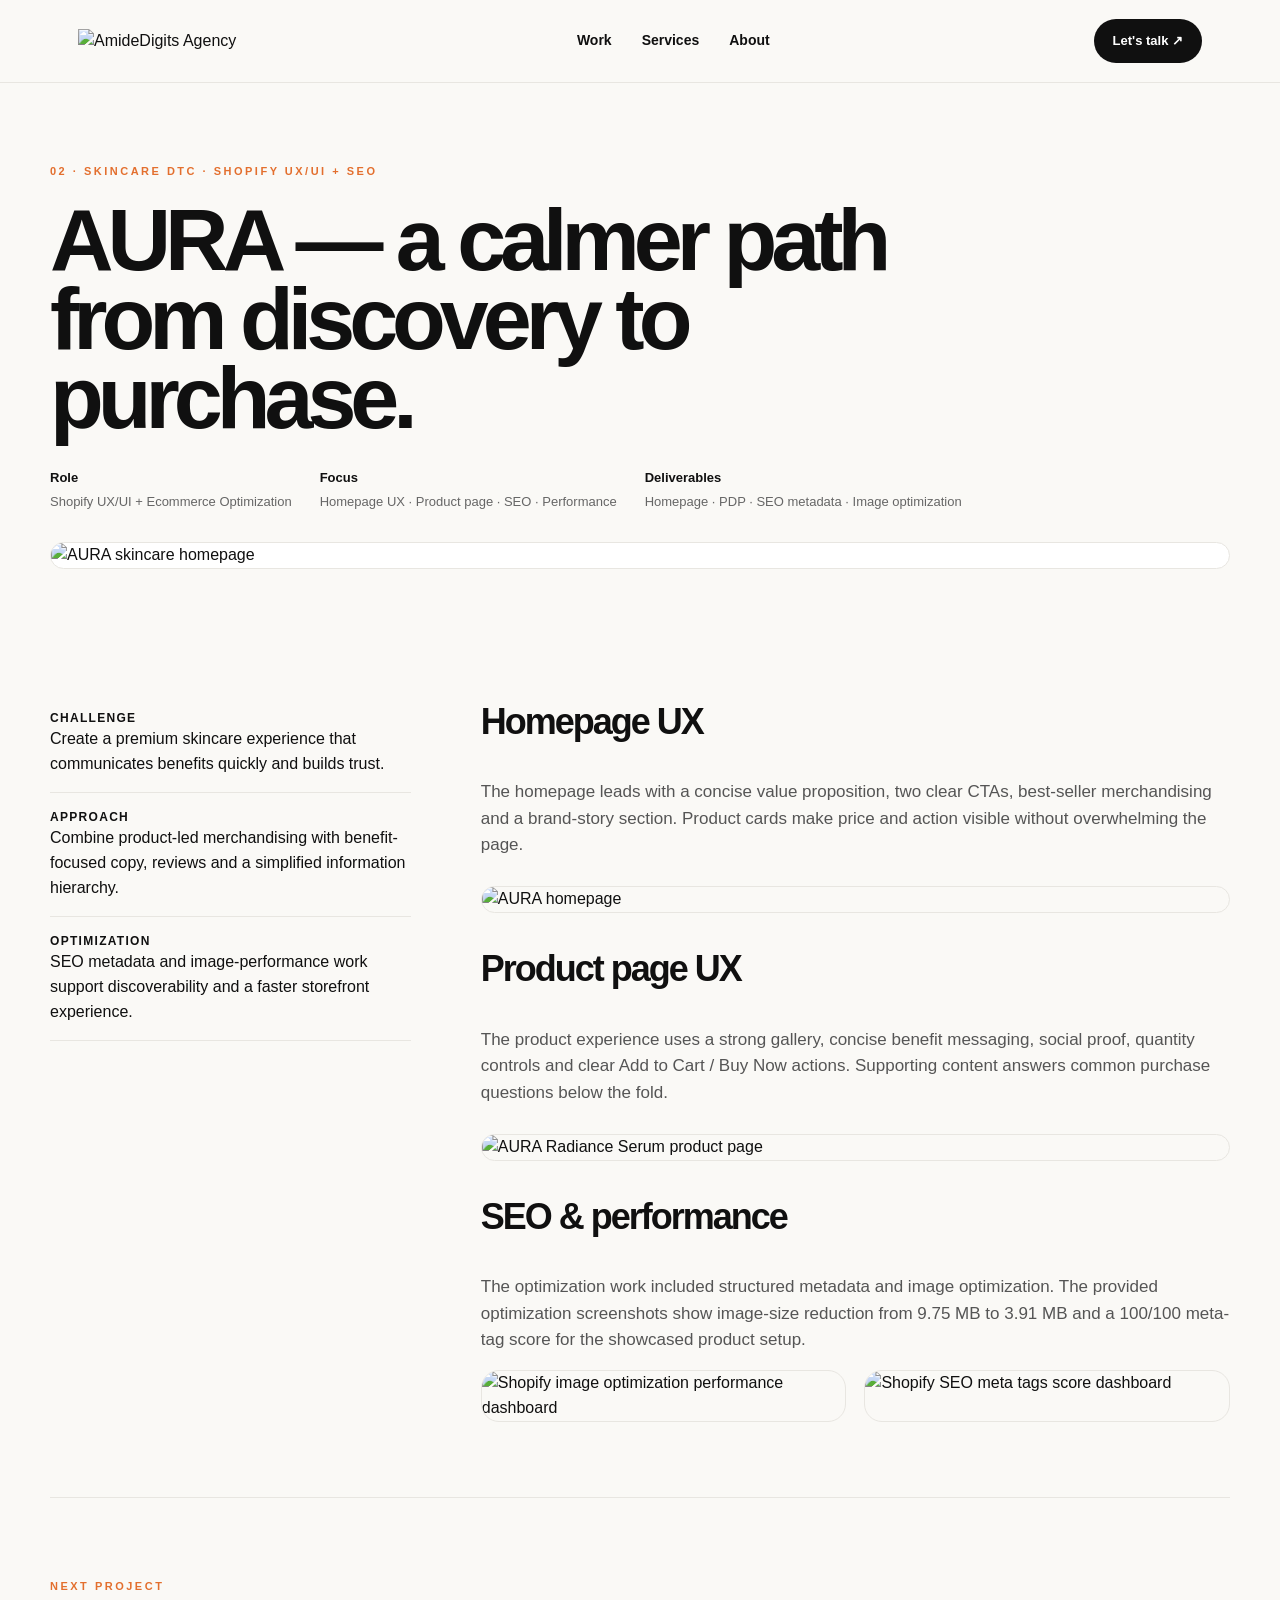
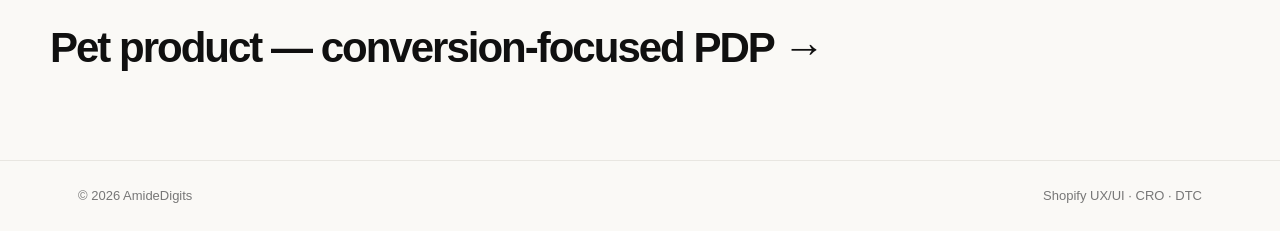
==== aura.html @ 8e890982 "Add files via upload" ====
<!doctype html><html lang="en"><head><meta charset="utf-8"><meta name="viewport" content="width=device-width,initial-scale=1">
<title>AURA Case Study — AmideDigits</title><meta name="description" content="AmideDigits — Shopify UX/UI & CRO Designer helping DTC brands turn more traffic into customers."><link rel="stylesheet" href="style.css"></head>
<body><header><div class="container"><nav><a class="logo" href="index.html"><img src="assets/logo.jpg" alt="AmideDigits Agency"></a>
<div class="navlinks"><a href="index.html#work">Work</a><a href="index.html#services">Services</a><a href="index.html#about">About</a></div>
<a class="navcta" href="https://wa.me/message/Y2AEWCJGB3IWK1" target="_blank">Let's talk ↗</a></nav></div></header>
<main><section class="case-hero container"><div class="eyebrow">02 · Skincare DTC · Shopify UX/UI + SEO</div><h1>AURA — a calmer path from discovery to purchase.</h1>
<div class="case-meta"><div><strong>Role</strong>Shopify UX/UI + Ecommerce Optimization</div><div><strong>Focus</strong>Homepage UX · Product page · SEO · Performance</div><div><strong>Deliverables</strong>Homepage · PDP · SEO metadata · Image optimization</div></div>
<div class="case-cover"><img src="assets/aura-home.png" alt="AURA skincare homepage"></div></section>
<section class="case-body container"><aside class="case-sidebar"><div><strong>Challenge</strong>Create a premium skincare experience that communicates benefits quickly and builds trust.</div><div><strong>Approach</strong>Combine product-led merchandising with benefit-focused copy, reviews and a simplified information hierarchy.</div><div><strong>Optimization</strong>SEO metadata and image-performance work support discoverability and a faster storefront experience.</div></aside>
<div class="case-main"><h2>Homepage UX</h2><p>The homepage leads with a concise value proposition, two clear CTAs, best-seller merchandising and a brand-story section. Product cards make price and action visible without overwhelming the page.</p>
<img src="assets/aura-home.png" alt="AURA homepage">
<h2>Product page UX</h2><p>The product experience uses a strong gallery, concise benefit messaging, social proof, quantity controls and clear Add to Cart / Buy Now actions. Supporting content answers common purchase questions below the fold.</p>
<img src="assets/aura-product.png" alt="AURA Radiance Serum product page">
<h2>SEO & performance</h2><p>The optimization work included structured metadata and image optimization. The provided optimization screenshots show image-size reduction from 9.75 MB to 3.91 MB and a 100/100 meta-tag score for the showcased product setup.</p>
<div class="screens"><img src="assets/seo-performance.jpg" alt="Shopify image optimization performance dashboard"><img src="assets/seo-meta.jpg" alt="Shopify SEO meta tags score dashboard"></div>
</div></section>
<section class="next-project container"><div class="eyebrow">Next project</div><a href="pet.html">Pet product — conversion-focused PDP →</a></section></main>

<footer><div class="container" style="display:flex;justify-content:space-between;width:100%;gap:20px;flex-wrap:wrap"><span>© 2026 AmideDigits</span><span>Shopify UX/UI · CRO · DTC</span></div></footer></body></html>
---- style.css ----
:root{
  --orange:#fe914e; --black:#101010; --white:#fff; --cream:#faf9f6;
  --muted:#666; --line:#e8e6e1; --soft:#f1eee9; --green:#123f36;
}
*{box-sizing:border-box}
html{scroll-behavior:smooth}
body{margin:0;font-family:Inter,Arial,sans-serif;background:var(--cream);color:var(--black);line-height:1.55}
a{color:inherit;text-decoration:none}
img{max-width:100%;display:block}
.container{max-width:1180px;margin:auto;padding:0 28px}
header{background:rgba(250,249,246,.96);border-bottom:1px solid var(--line);position:sticky;top:0;z-index:20;backdrop-filter:blur(12px)}
nav{height:82px;display:flex;align-items:center;justify-content:space-between;gap:28px}
.logo{display:flex;align-items:center}.logo img{width:175px;height:auto}
.navlinks{display:flex;gap:30px;font-size:14px;font-weight:700}
.navlinks a:hover{color:#e26f2d}
.navcta{background:var(--black);color:#fff;padding:12px 19px;border-radius:999px;font-size:13px;font-weight:800}
.navcta:hover{background:var(--orange);color:var(--black)}
.hero{padding:105px 0 90px;display:grid;grid-template-columns:1.15fr .85fr;gap:70px;align-items:end}
.eyebrow{font-size:11px;text-transform:uppercase;letter-spacing:2.5px;font-weight:900;color:#e36f2e;margin-bottom:20px}
h1{font-size:clamp(58px,8vw,104px);line-height:.9;letter-spacing:-6px;margin:0}
.hero-copy{font-size:20px;color:var(--muted);max-width:500px;margin:0 0 28px}
.buttons{display:flex;gap:12px;flex-wrap:wrap}.btn{display:inline-flex;align-items:center;justify-content:center;padding:15px 22px;border-radius:999px;border:1px solid var(--black);font-weight:800;font-size:14px}
.btn.primary{background:var(--black);color:#fff}.btn.primary:hover{background:var(--orange);color:var(--black)}
.btn.light{background:#fff}.btn.light:hover{border-color:var(--orange)}
.hero-note{border-left:2px solid var(--orange);padding-left:24px}.hero-note strong{font-size:44px;line-height:1;display:block}.hero-note p{color:var(--muted);margin:8px 0 0}
.section{padding:90px 0}.section-head{display:flex;justify-content:space-between;gap:40px;align-items:end;margin-bottom:34px}.section-head h2{font-size:52px;letter-spacing:-3px;line-height:.95;margin:0}.section-head p{max-width:380px;color:var(--muted);margin:0}
.projects{display:grid;grid-template-columns:1fr 1fr;gap:22px}
.card{background:#fff;border:1px solid var(--line);border-radius:22px;overflow:hidden;transition:.2s}.card:hover{transform:translateY(-5px);border-color:#f5b48b}
.card-image{aspect-ratio:1.5;background:var(--soft);overflow:hidden}.card-image img{width:100%;height:100%;object-fit:cover;object-position:top}
.card-info{padding:24px}.tag{font-size:10px;letter-spacing:1.6px;text-transform:uppercase;font-weight:900;color:#777}.card h3{font-size:28px;letter-spacing:-1.2px;margin:7px 0}.card p{color:var(--muted);margin:0 0 18px}.arrow{font-size:14px;font-weight:900;color:#e36f2e}
.services{border-top:1px solid var(--line)}.servicegrid{display:grid;grid-template-columns:repeat(3,1fr);border-top:1px solid var(--line)}
.service{padding:28px 24px 30px 0;border-bottom:1px solid var(--line)}.service h3{margin:0 0 9px;font-size:19px}.service h3:before{content:"";display:inline-block;width:8px;height:8px;border-radius:50%;background:var(--orange);margin:0 9px 2px 0}.service p{color:var(--muted);margin:0;font-size:14px}
.dark{background:var(--black);color:#fff}.aboutgrid{display:grid;grid-template-columns:1fr 1fr;gap:70px;align-items:start}.dark h2{font-size:62px;line-height:.94;letter-spacing:-4px;margin:0}.dark p{font-size:19px;color:#bdbdbd}
.process-grid{display:grid;grid-template-columns:repeat(4,1fr);border:1px solid var(--line)}.step{padding:25px;min-height:205px;border-right:1px solid var(--line)}.step:last-child{border-right:0}.num{color:#e36f2e;font-weight:900;font-size:12px}.step h3{margin-top:55px;margin-bottom:7px}.step p{font-size:14px;color:var(--muted)}
.contact{text-align:center;padding:105px 0}.contact h2{font-size:clamp(50px,7vw,92px);letter-spacing:-5px;line-height:.9;max-width:900px;margin:0 auto 22px}.contact p{color:var(--muted);font-size:18px;margin-bottom:30px}
.contact-links{display:flex;justify-content:center;gap:12px;flex-wrap:wrap}
footer{border-top:1px solid var(--line);padding:25px 0;color:#777;font-size:13px;display:flex;justify-content:space-between}
.case-hero{padding:80px 0 50px}.case-hero h1{font-size:clamp(52px,7vw,88px);max-width:900px}.case-meta{display:flex;gap:28px;flex-wrap:wrap;margin:30px 0;color:var(--muted);font-size:13px}.case-meta strong{color:var(--black);display:block;margin-bottom:4px}.case-cover{border-radius:24px;overflow:hidden;background:#fff;border:1px solid var(--line)}.case-cover img{width:100%}
.case-body{display:grid;grid-template-columns:.65fr 1.35fr;gap:70px;padding:75px 0}.case-sidebar{position:sticky;top:110px;height:max-content}.case-sidebar div{padding:15px 0;border-bottom:1px solid var(--line)}.case-sidebar strong{display:block;font-size:12px;text-transform:uppercase;letter-spacing:1.3px}.case-main h2{font-size:36px;letter-spacing:-2px;margin-top:0}.case-main p{color:#555;font-size:17px}.case-main img{border-radius:18px;margin:28px 0;border:1px solid var(--line)}.screens{display:grid;grid-template-columns:1fr 1fr;gap:18px}.screens img{margin:0;width:100%}
.next-project{padding:80px 0;border-top:1px solid var(--line)}.next-project a{font-size:42px;letter-spacing:-2px;font-weight:800}
@media(max-width:850px){.navlinks{display:none}.hero,.aboutgrid,.case-body{grid-template-columns:1fr;gap:35px}.projects{grid-template-columns:1fr}.servicegrid{grid-template-columns:1fr 1fr}.process-grid{grid-template-columns:1fr 1fr}.step:nth-child(2){border-right:0}.step{border-bottom:1px solid var(--line)}.case-sidebar{position:static}.case-hero h1{letter-spacing:-4px}}
@media(max-width:520px){.container{padding:0 18px}.hero{padding-top:70px}.section{padding:70px 0}.section-head{display:block}.section-head p{margin-top:14px}.servicegrid,.process-grid,.screens{grid-template-columns:1fr}.step{border-right:0}.dark h2{font-size:50px}.contact h2{letter-spacing:-4px}.logo img{width:150px}}
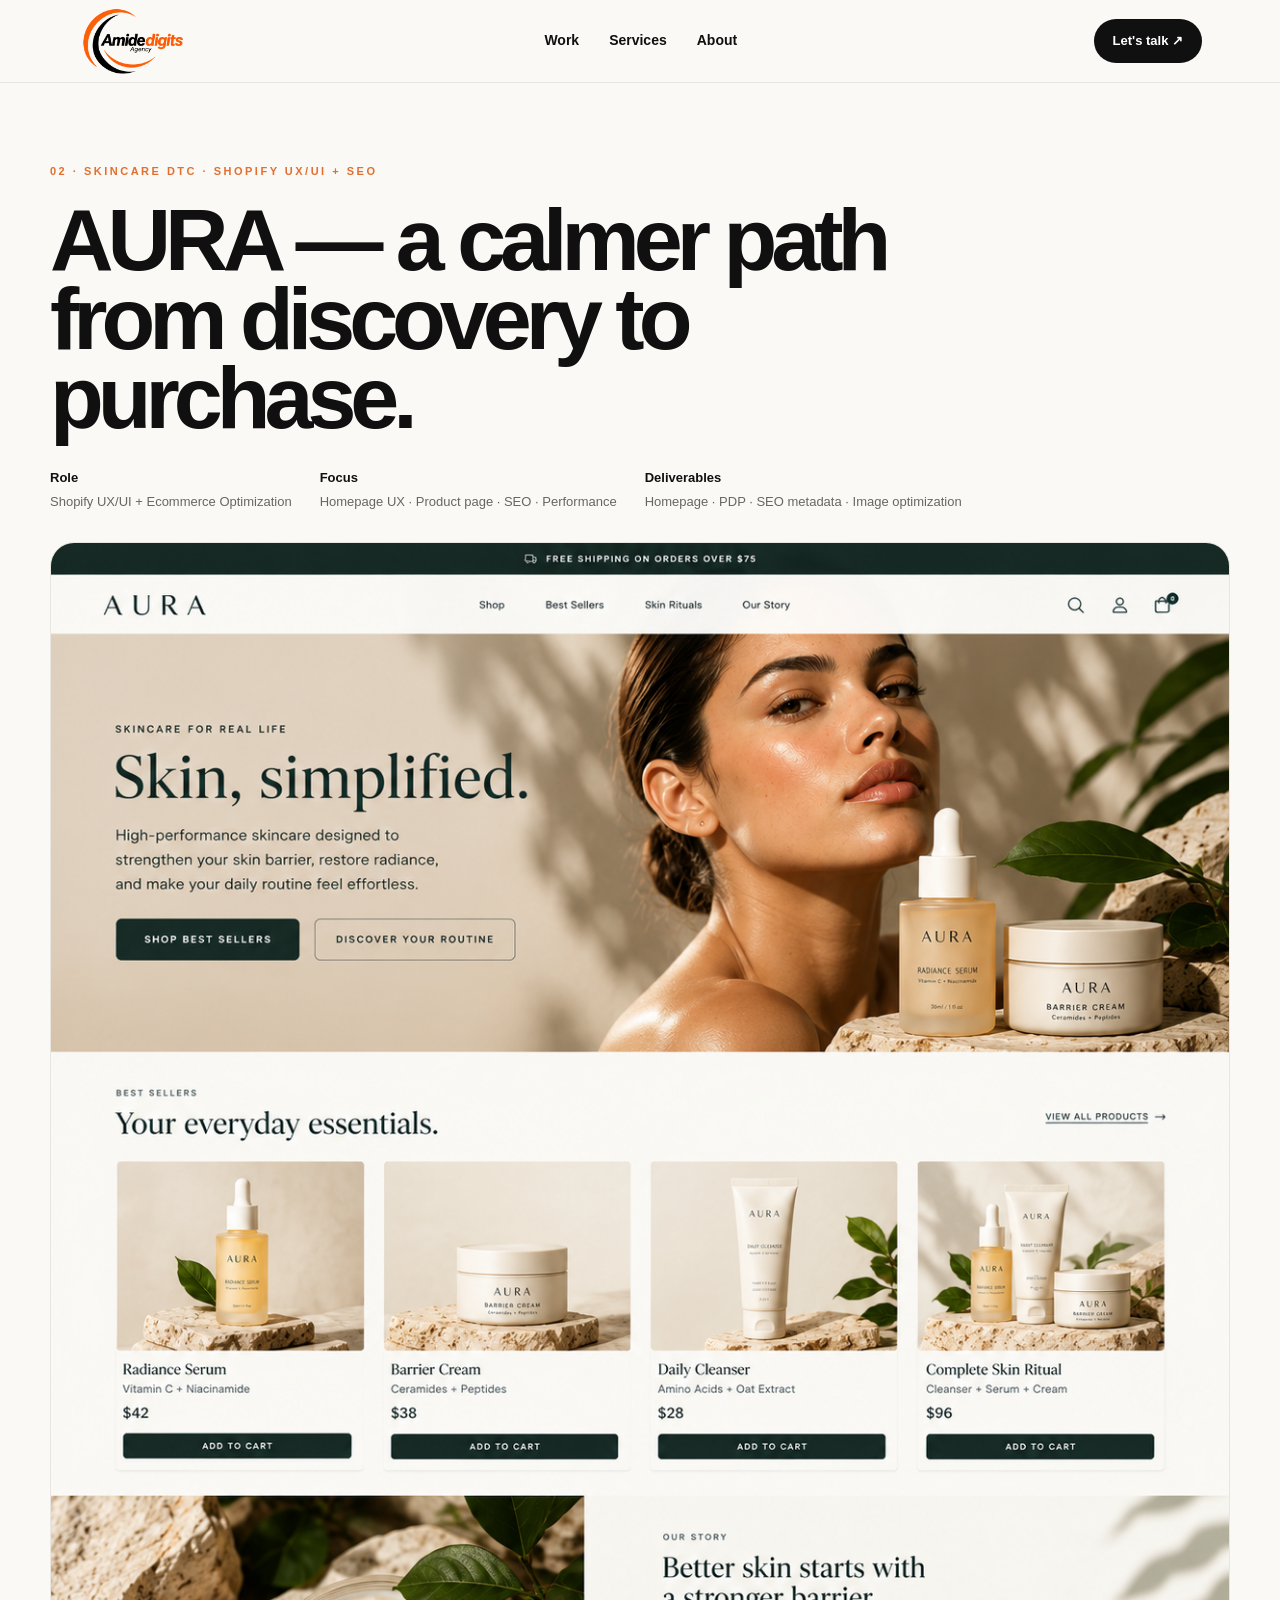
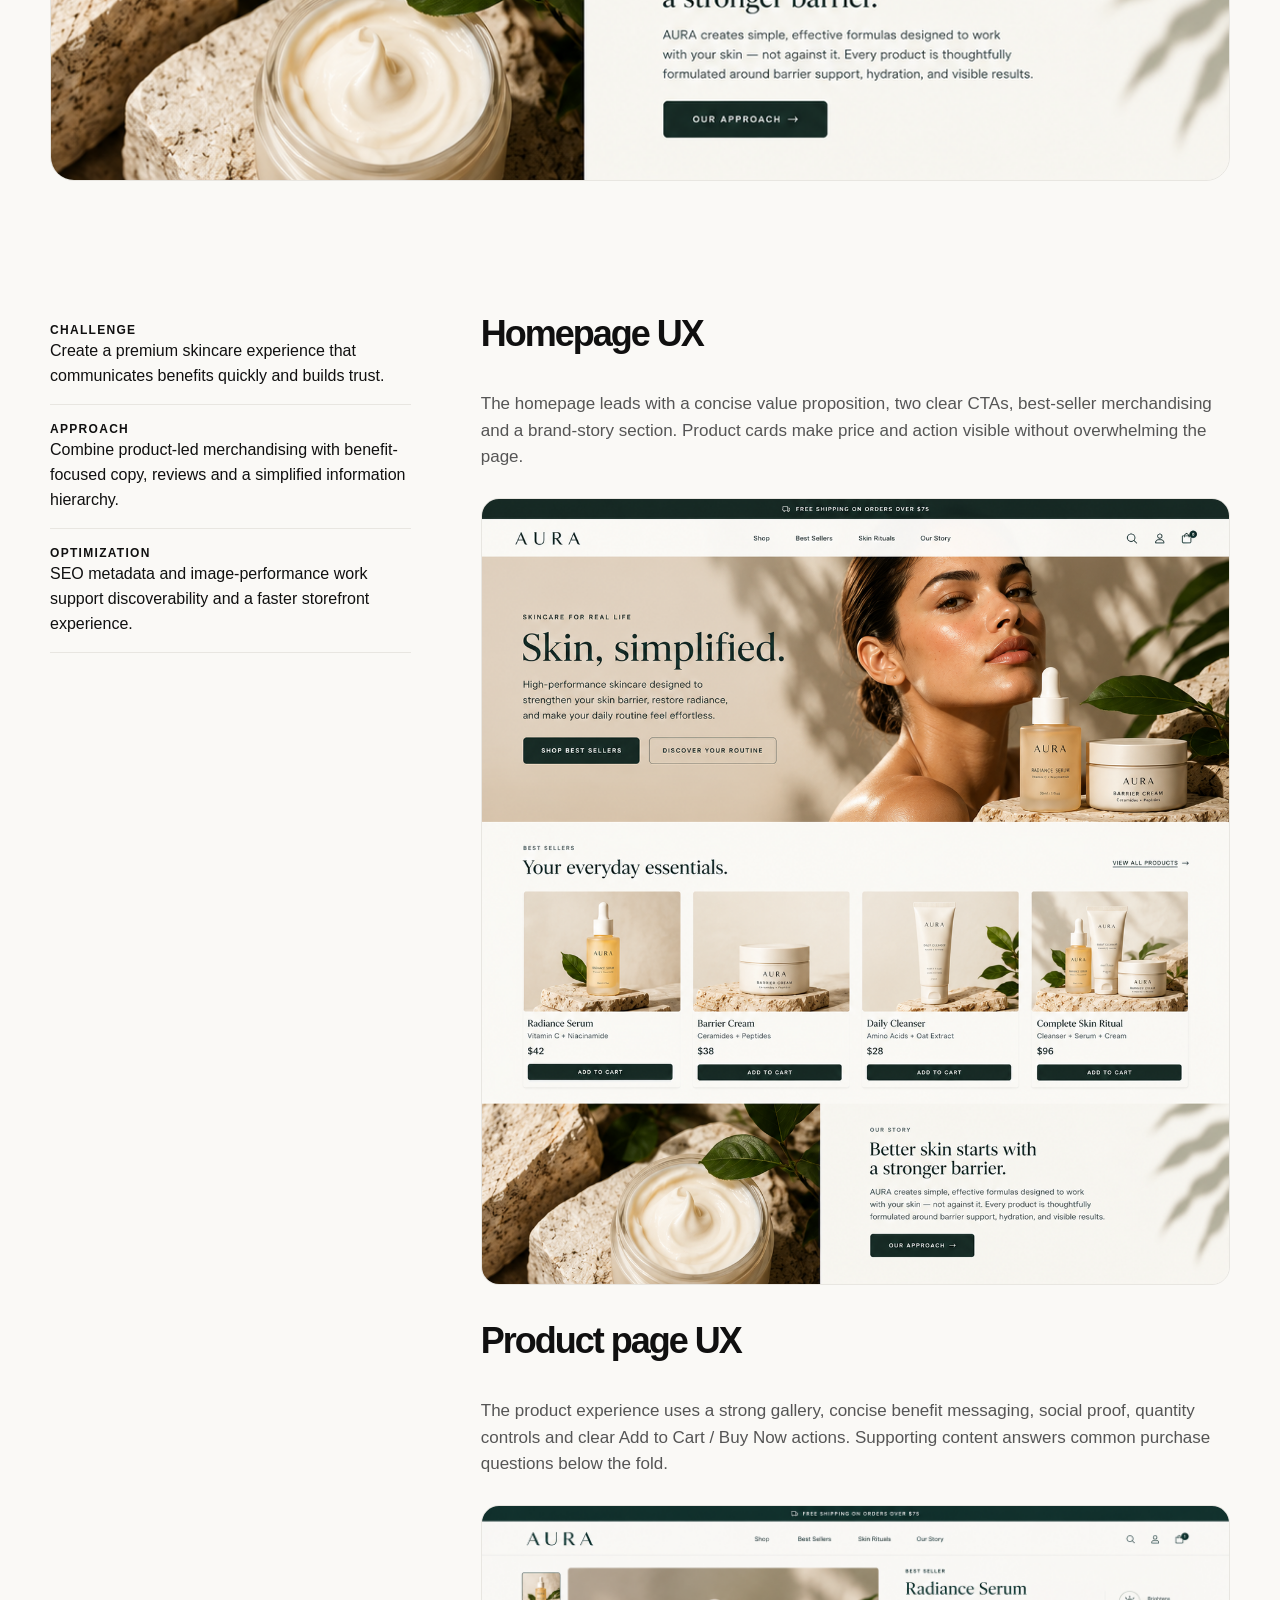
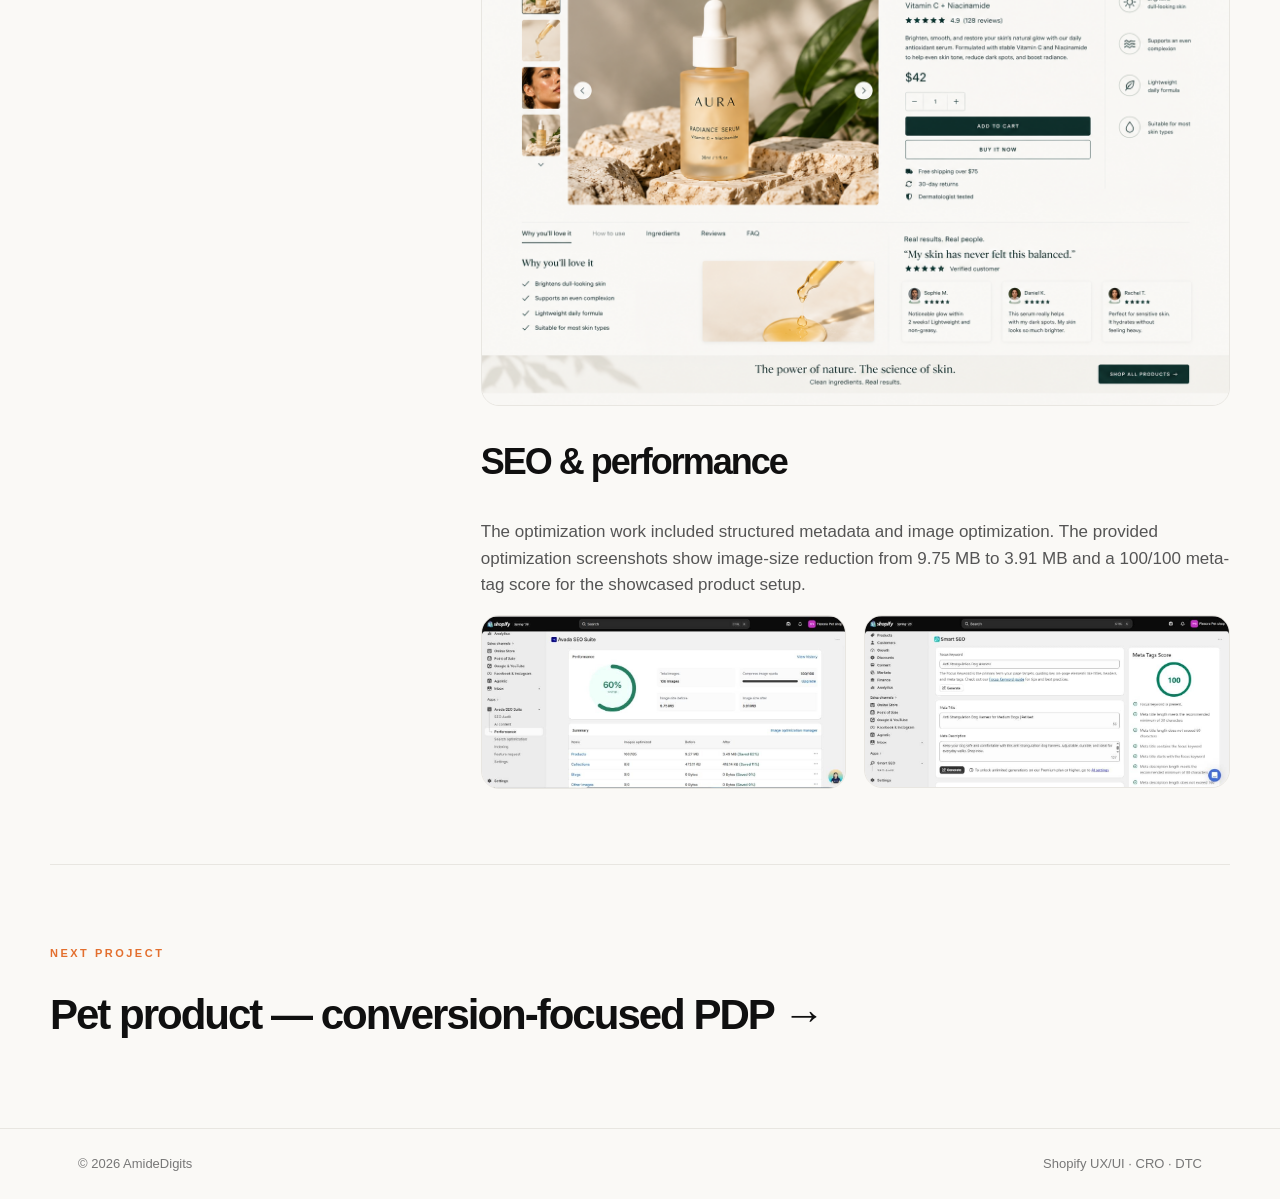
==== commit 5118dbf7: "Update aura.html" ====
--- a/aura.html
+++ b/aura.html
@@ -1,6 +1,6 @@
 <!doctype html><html lang="en"><head><meta charset="utf-8"><meta name="viewport" content="width=device-width,initial-scale=1">
 <title>AURA Case Study — AmideDigits</title><meta name="description" content="AmideDigits — Shopify UX/UI & CRO Designer helping DTC brands turn more traffic into customers."><link rel="stylesheet" href="style.css"></head>
-<body><header><div class="container"><nav><a class="logo" href="index.html"><img src="assets/logo.jpg" alt="AmideDigits Agency"></a>
+<body><header><div class="container"><nav><a class="logo" href="index.html"><img src="assets/logo.png" alt="AmideDigits Agency"></a>
 <div class="navlinks"><a href="index.html#work">Work</a><a href="index.html#services">Services</a><a href="index.html#about">About</a></div>
 <a class="navcta" href="https://wa.me/message/Y2AEWCJGB3IWK1" target="_blank">Let's talk ↗</a></nav></div></header>
 <main><section class="case-hero container"><div class="eyebrow">02 · Skincare DTC · Shopify UX/UI + SEO</div><h1>AURA — a calmer path from discovery to purchase.</h1>
@@ -16,4 +16,4 @@
 </div></section>
 <section class="next-project container"><div class="eyebrow">Next project</div><a href="pet.html">Pet product — conversion-focused PDP →</a></section></main>
 
-<footer><div class="container" style="display:flex;justify-content:space-between;width:100%;gap:20px;flex-wrap:wrap"><span>© 2026 AmideDigits</span><span>Shopify UX/UI · CRO · DTC</span></div></footer></body></html>+<footer><div class="container" style="display:flex;justify-content:space-between;width:100%;gap:20px;flex-wrap:wrap"><span>© 2026 AmideDigits</span><span>Shopify UX/UI · CRO · DTC</span></div></footer></body></html>
--- a/style.css
+++ b/style.css
@@ -11,7 +11,7 @@
 .container{max-width:1180px;margin:auto;padding:0 28px}
 header{background:rgba(250,249,246,.96);border-bottom:1px solid var(--line);position:sticky;top:0;z-index:20;backdrop-filter:blur(12px)}
 nav{height:82px;display:flex;align-items:center;justify-content:space-between;gap:28px}
-.logo{display:flex;align-items:center}.logo img{width:175px;height:auto}
+.logo{display:flex;align-items:center}.logo img{width:110px;height}
 .navlinks{display:flex;gap:30px;font-size:14px;font-weight:700}
 .navlinks a:hover{color:#e26f2d}
 .navcta{background:var(--black);color:#fff;padding:12px 19px;border-radius:999px;font-size:13px;font-weight:800}
